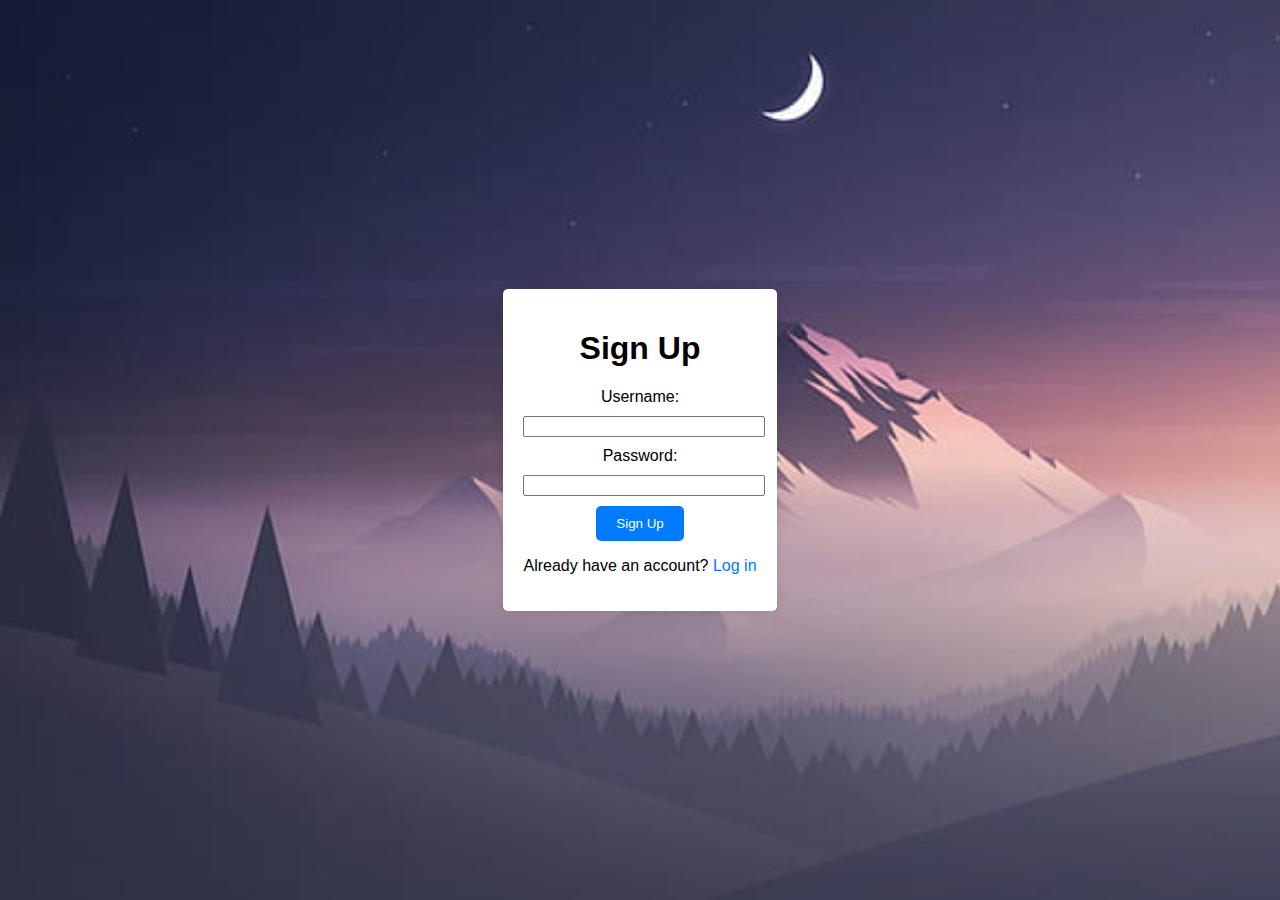
==== index.html @ 1ce153ff "Add files via upload" ====
<!DOCTYPE html>
<html lang="en">
<head>
    <meta charset="UTF-8">
    <meta name="viewport" content="width=device-width, initial-scale=1.0">
    <link rel="stylesheet" href="singup.css">
    <title>Sign Up</title>
    <style>
        /* Add CSS for background image */
        body {
            background-image: url('image.jpg');
            background-size: cover; /* This scales the image to cover the entire body */
            background-repeat: no-repeat; /* Prevents the image from repeating */
        }
    </style>
</head>
<body>
    <div class="container">
        <h1>Sign Up</h1>
        <form action="login1.html">
            <label for="username">Username:</label>
            <input type="text" id="username" name="username" required>

            <!--<label for="email">Email:</label>
            <input type="email" id="email" name="email" required>!-->

            <label for="password">Password:</label>
            <input type="password" id="password" name="password" required>

            <button type="submit">Sign Up</button>
        </form>
        <p>Already have an account? <a href="login1.html">Log in</a></p>
       
    </div>
    <form action="process_signup.php" method="post"></form>
</body>


</html>
---- singup.css ----
body {
    font-family: Arial, sans-serif;
    background-color: #f4f4f4;
    margin: 0;
    padding: 0;
    display: flex;
    justify-content: center; /* Horizontal centering */
    align-items: center; /* Vertical centering */
    min-height: 100vh; /* Ensure the body covers the full viewport height */
    background-repeat: no-repeat; /* Prevents the image from repeating */
      /* Add CSS for background image */

      background-image: url('image.jpg');
      background-size: cover; /* This scales the image to cover the entire body */
      background-repeat: no-repeat; /* Prevents the image from repeating */
  
}
  .container {
    max-width: 400px;
    margin: 0 auto;
    padding: 20px;
    background-color: #fff;
    border-radius: 5px;
    box-shadow: 0 0 10px rgba(0, 0, 0, 0.1);
  }
  
  h1 {
    text-align: center;
  }
  
  form {
    margin-top: 20px;
    text-align: center;
}
  
  
  label,
  input {
    display: block;
    width: 100%;
    margin-bottom: 10px;
  }
  
  button {
    background-color: #007bff;
    color: #fff;
    border: none;
    padding: 10px 20px;
    border-radius: 5px;
    cursor: pointer;
  }
  
  button:hover {
    background-color: #0056b3;
  }
  
  p {
    text-align: center;
  }
  
  a {
    color: #007bff;
    text-decoration: none;
  }
  
  a:hover {
    text-decoration: underline;
  }
  div {
    margin-top: 20px;
}
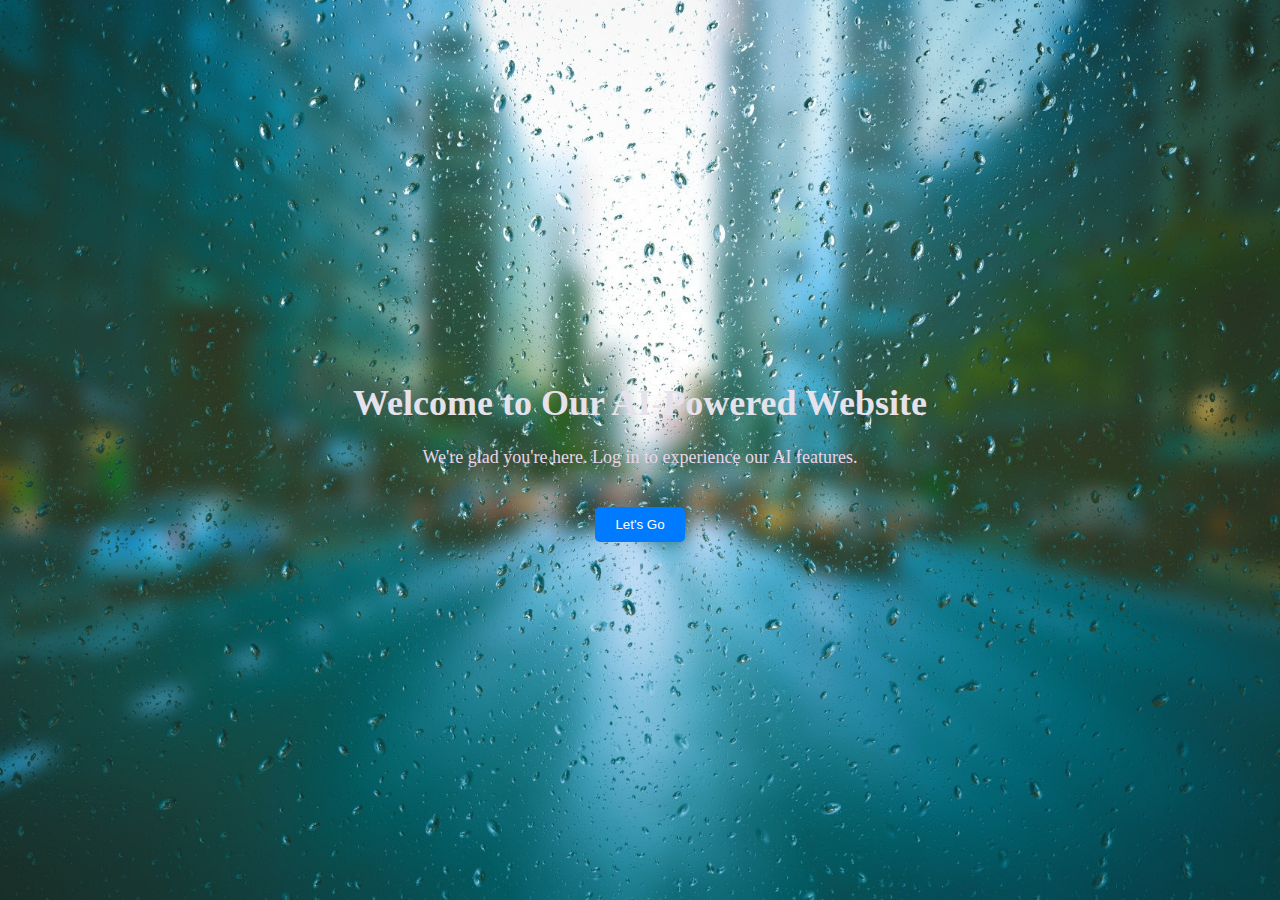
==== commit f95831e4: "index.html" ====
--- a/index.html
+++ b/index.html
@@ -1,39 +1,36 @@
 <!DOCTYPE html>
-<html lang="en">
+<html>
 <head>
-    <meta charset="UTF-8">
-    <meta name="viewport" content="width=device-width, initial-scale=1.0">
-    <link rel="stylesheet" href="singup.css">
-    <title>Sign Up</title>
     <style>
-        /* Add CSS for background image */
         body {
-            background-image: url('image.jpg');
-            background-size: cover; /* This scales the image to cover the entire body */
-            background-repeat: no-repeat; /* Prevents the image from repeating */
+            background-image: url("1234.jpg");
+            background-position: center;
+            background-attachment: fixed;
+            background-size: cover; /* Optional: Adjust to your needs */
+            background-repeat: no-repeat; /* Optional: Prevent repetition */
         }
     </style>
 </head>
+
+     <title>Welcome to Our AI-Powered Website</title>
+    <link rel="stylesheet" type="text/css" href="123.css">
+</head>
+
 <body>
     <div class="container">
-        <h1>Sign Up</h1>
-        <form action="login1.html">
-            <label for="username">Username:</label>
-            <input type="text" id="username" name="username" required>
+        <centre>
+        <h1>Welcome to Our AI-Powered Website</h1>
+        
+        <p>We're glad you're here. Log in to experience our AI features.</p><br>
+        <div class="button-container">
+            <a href="index.html">
+                <button>Let's Go</button>
+            </a>
+        </div>
 
-            <!--<label for="email">Email:</label>
-            <input type="email" id="email" name="email" required>!-->
+        </centre>
+        
 
-            <label for="password">Password:</label>
-            <input type="password" id="password" name="password" required>
-
-            <button type="submit">Sign Up</button>
-        </form>
-        <p>Already have an account? <a href="login1.html">Log in</a></p>
-       
-    </div>
-    <form action="process_signup.php" method="post"></form>
+        </div>
 </body>
-
-
 </html>
--- a/123.css
+++ b/123.css
@@ -0,0 +1,83 @@
+/* style.css */
+/*body {
+    font-family: Arial, sans-serif;
+    background-color: #f4f4f4;
+    margin: 0;
+    padding: 0;
+}*/
+
+.container {
+    max-width: 600px;
+    margin: 0 auto;
+    text-align: center;
+    padding: 50px;
+}
+
+h1 {
+    color: #e5e2eb;
+    font-size: 36px;
+    margin-bottom: 20px;
+    text-align: center;
+}
+
+p {
+    color: #e8d5e9;
+    font-size: 18px;
+    line-height: 1.5;
+    text-align: center;
+}
+
+.btn {
+    display: inline-block;
+    background-color: #007BFF;
+    color: #fff;
+    padding: 15px 30px;
+    text-decoration: none;
+    border-radius: 5px;
+    font-size: 20px;
+    margin-top: 20px;
+    transition: background-color 0.3s;
+    
+}
+
+.btn:hover {
+    background-color: #0056b3;
+}
+body{
+background-image: url("1234.jpg");
+background-position: center;
+background-attachment: fixed;
+background-size: cover; /* Optional: Adjust to your needs */
+background-repeat: no-repeat; /* Optional: Prevent repetition */
+margin: 0; /* Remove default margin */
+display: flex;
+flex-direction: column;
+justify-content: center;
+align-items: center;
+height: 100vh
+}
+/*button-container{
+    max-width: 400px;
+    margin: 0 auto;
+    padding: 20px;
+    background-color: #fff;
+    border-radius: 5px;
+    box-shadow: 0 0 10px rgba(0, 0, 0, 0.1);
+}*/
+button {
+    background-color: #007bff;
+    color: #fff;
+    border: none;
+    padding: 10px 20px;
+    border-radius: 5px;
+    cursor: pointer;
+  }
+  
+  
+  
+
+
+
+
+
+
